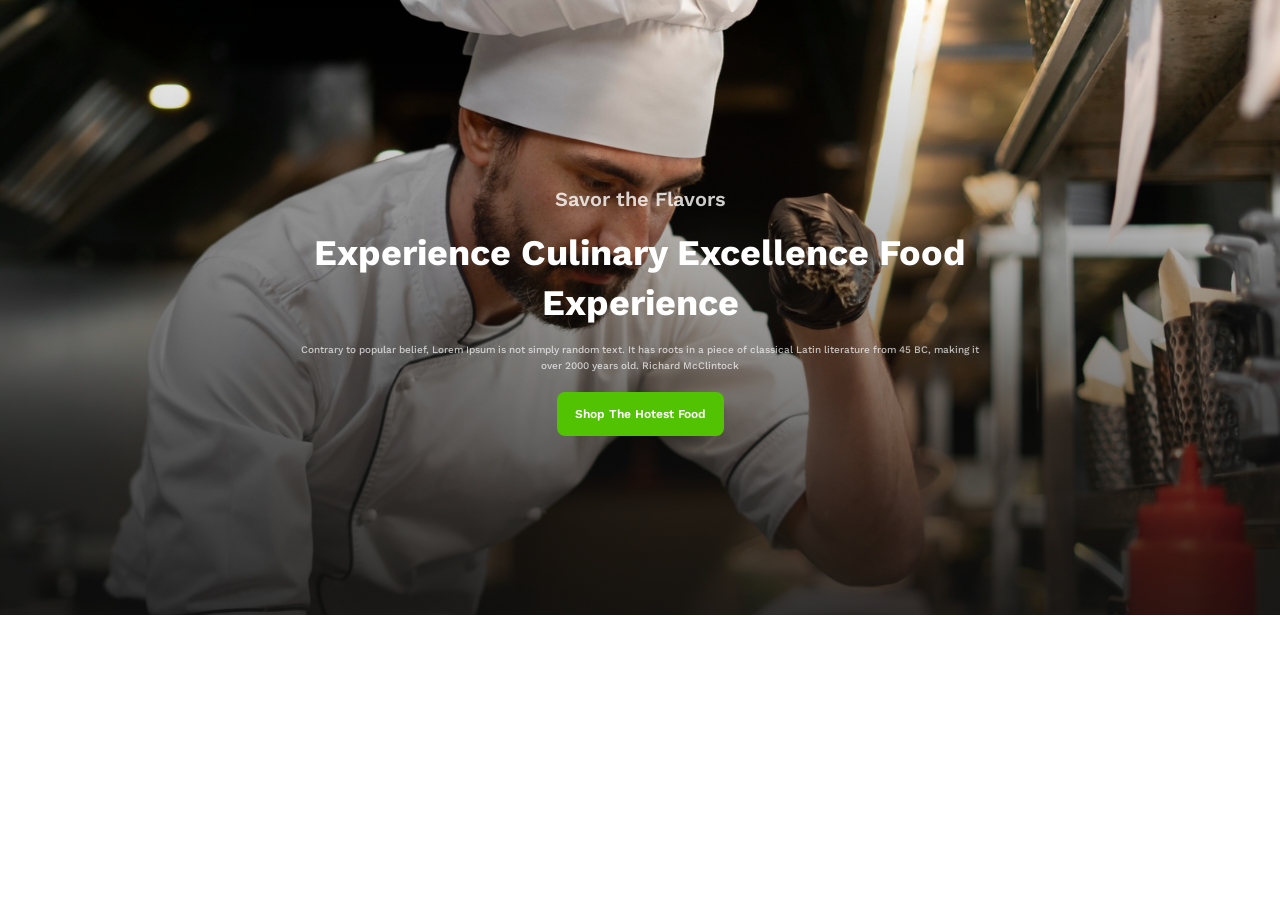
==== Restaurant poster.html @ 29efbf5e "Restaurant postert" ====
<!DOCTYPE html>
<html lang="en">
<head>
    <meta charset="UTF-8">
    <meta name="viewport" content="width=device-width, initial-scale=1.0">
    <title>Good Food Restaurant</title>
    <link rel="stylesheet" href="styles/stylish.css">
<body>
    <!-- section>div>p+h1+p+button -->
    <section id="hero">
        <div class="hero-content">
            <p class="subtitle">Savor the Flavors</p>
            <h1 class="title">Experience Culinary Excellence Food Experience</h1>
            <p class="description">Contrary to popular belief, Lorem Ipsum is not simply random text.
                 It has roots in a piece of classical Latin literature from 45 BC,
                  making it over 2000 years old. Richard McClintock</p>
                  <div class="btn-container">
                    <button class="btn">Shop The Hotest Food</button>
                  </div>
        </div>
    </section>
</body>
</html>
---- styles/stylish.css ----
@import url('https://fonts.googleapis.com/css2?family=Work+Sans:ital,wght@0,100..900;1,100..900&display=swap');
/* font-family: "Work Sans", sans-serif; */
*{
    margin: 0;
    padding: 0;
}
.btn-container{
    text-align: center;
}
.btn{
    padding: 14px 18px 14px 18px;
    color: rgb(255, 255, 255);
    font-family: Work Sans;
    font-size: 12px;
    font-weight: 600;
    line-height: 16px;
    letter-spacing: 0%;
    text-align: center;
    border-radius: 8px;
    background: rgb(82, 195, 3);
    border: none;
}
#hero{
    height: 615px;
    background-image: linear-gradient(0.00deg, rgb(16, 16, 16) -19.5%,rgba(16, 16, 16, 0) 100%), url("../assets/hero-bg.png");
    background-size: cover;
    background-position: center;
    display: flex;
    justify-content: center;
    align-items: center;

}
#hero .hero-content{
    width: 685px;
    margin: 0 auto;
}
#hero .hero-content .subtitle{
    color: rgb(255, 255, 255);
    font-family: Work Sans;
    font-size: 20px;
    font-weight: 600;
    line-height: 38px;
    letter-spacing: 0%;
    text-align: center;
    opacity: 0.8;
    margin-bottom: 10px;
}
#hero .hero-content .title{
    color: rgb(255, 255, 255);
    font-family: Work Sans;
    font-size: 36px;
    font-weight: 700;
    line-height: 50px;
    letter-spacing: 0%;
    text-align: center;
    margin-bottom: 14px;
}
#hero .hero-content .description{
    color: rgb(255, 255, 255);
    font-family: Work Sans;
    font-size: 10px;
    font-weight: 500;
    line-height: 16px;
    letter-spacing: 0%;
    text-align: center;
    opacity: 0.7;
    margin-bottom: 18px;
}
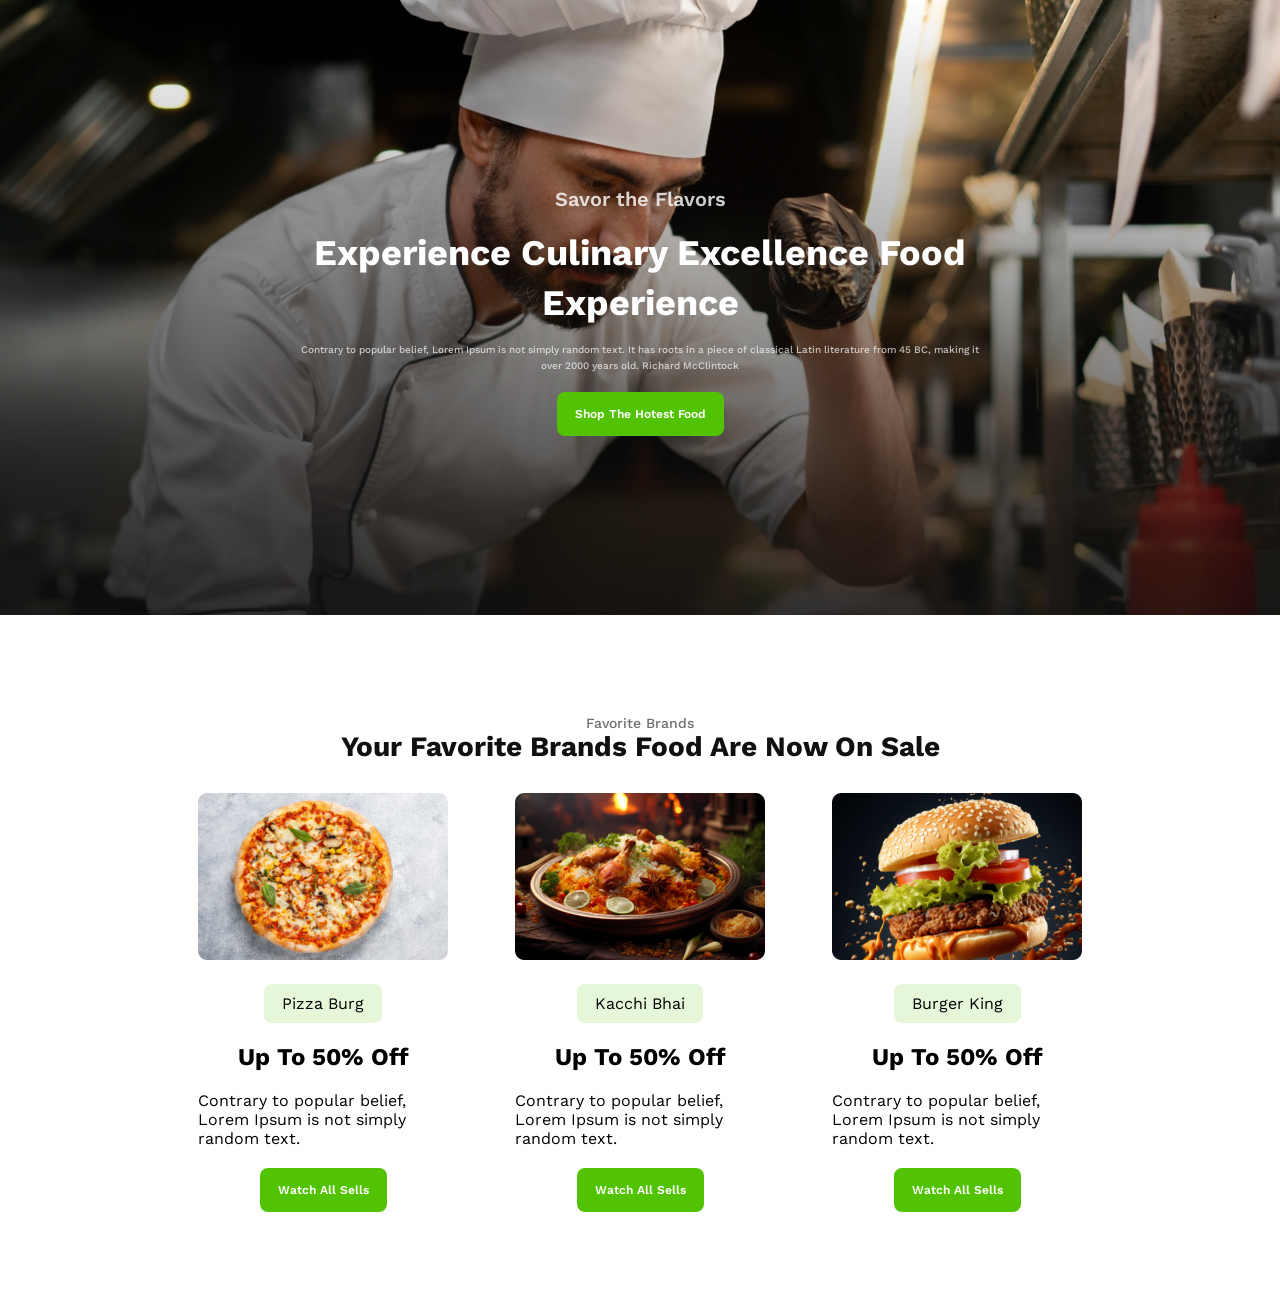
==== commit 66c04491: "restaurant poster" ====
--- a/Restaurant poster.html
+++ b/Restaurant poster.html
@@ -19,5 +19,48 @@
                   </div>
         </div>
     </section>
+    <section id="card-box">
+        <div class="container">
+            <div class="info">
+                <p class="subtitle">Favorite Brands</p>
+                <h1 class="title">Your Favorite Brands Food Are Now On Sale</h1>
+            </div>
+            <div class="card-container">
+                <div class="card">
+                    <div class="img-box">
+                        <img src="assets/pizza.png" alt="">
+                    </div>
+                    <div class="shop">
+                        <span>Pizza Burg</span>
+                    </div>
+                    <h1>Up To 50% Off</h1>
+                    <p>Contrary to popular belief, Lorem Ipsum is not simply random text.</p>
+                    <button class="btn">Watch All Sells</button>
+                </div>
+                <div class="card">
+                    <div class="img-box">
+                        <img src="assets/biriyani.png" alt="">
+                    </div>
+                    <div class="shop">
+                        <span>Kacchi Bhai</span>
+                    </div>
+                    <h1>Up To 50% Off</h1>
+                    <p>Contrary to popular belief, Lorem Ipsum is not simply random text.</p>
+                    <button class="btn">Watch All Sells</button>
+                </div>
+                <div class="card">
+                    <div class="img-box">
+                      <img src="assets/burger.png" alt="">
+                    </div>
+                    <div class="shop">
+                        <span>Burger King</span>
+                    </div>
+                    <h1>Up To 50% Off</h1>
+                    <p>Contrary to popular belief, Lorem Ipsum is not simply random text.</p>
+                    <button class="btn">Watch All Sells</button>
+                </div>
+            </div>        
+        </div>
+    </section>
 </body>
 </html>
--- a/styles/stylish.css
+++ b/styles/stylish.css
@@ -19,6 +19,7 @@
     border-radius: 8px;
     background: rgb(82, 195, 3);
     border: none;
+    cursor: pointer;
 }
 #hero{
     height: 615px;
@@ -66,3 +67,54 @@
     opacity: 0.7;
     margin-bottom: 18px;
 }
+#card-box{
+    width: 884px;
+    margin: 100px auto; 
+}
+#card-box .info{
+
+}
+#card-box .title{
+    color: rgb(16, 16, 16);
+    font-family: Work Sans;
+    font-size: 28px;
+    font-weight: 700;
+    line-height: 32px;
+    letter-spacing: 0%;
+    text-align: center;
+}
+#card-box .subtitle{
+    color: rgb(16, 16, 16);
+    font-family: Work Sans;
+    font-size: 14px;
+    font-weight: 500;
+    line-height: 16px;
+    letter-spacing: 0%;
+    text-align: center;
+    opacity: 0.6;
+}
+.card-container{
+    margin-top: 30px;
+    display: flex;
+    justify-content: space-between;
+    font-family: Work Sans;
+}
+.card{
+    max-width: 250px;
+    display: flex;
+    flex-direction: column;
+    gap: 20px;
+    justify-content: center;
+    align-items: center;
+}
+.card .img-box{
+    width: 250px;
+}
+.card .img-box img{
+    width: 100%;
+}
+.card .shop{
+    border-radius: 8px;
+    padding: 10px 18px 10px 18px;
+    background: rgba(82, 195, 3, 0.15);
+}
